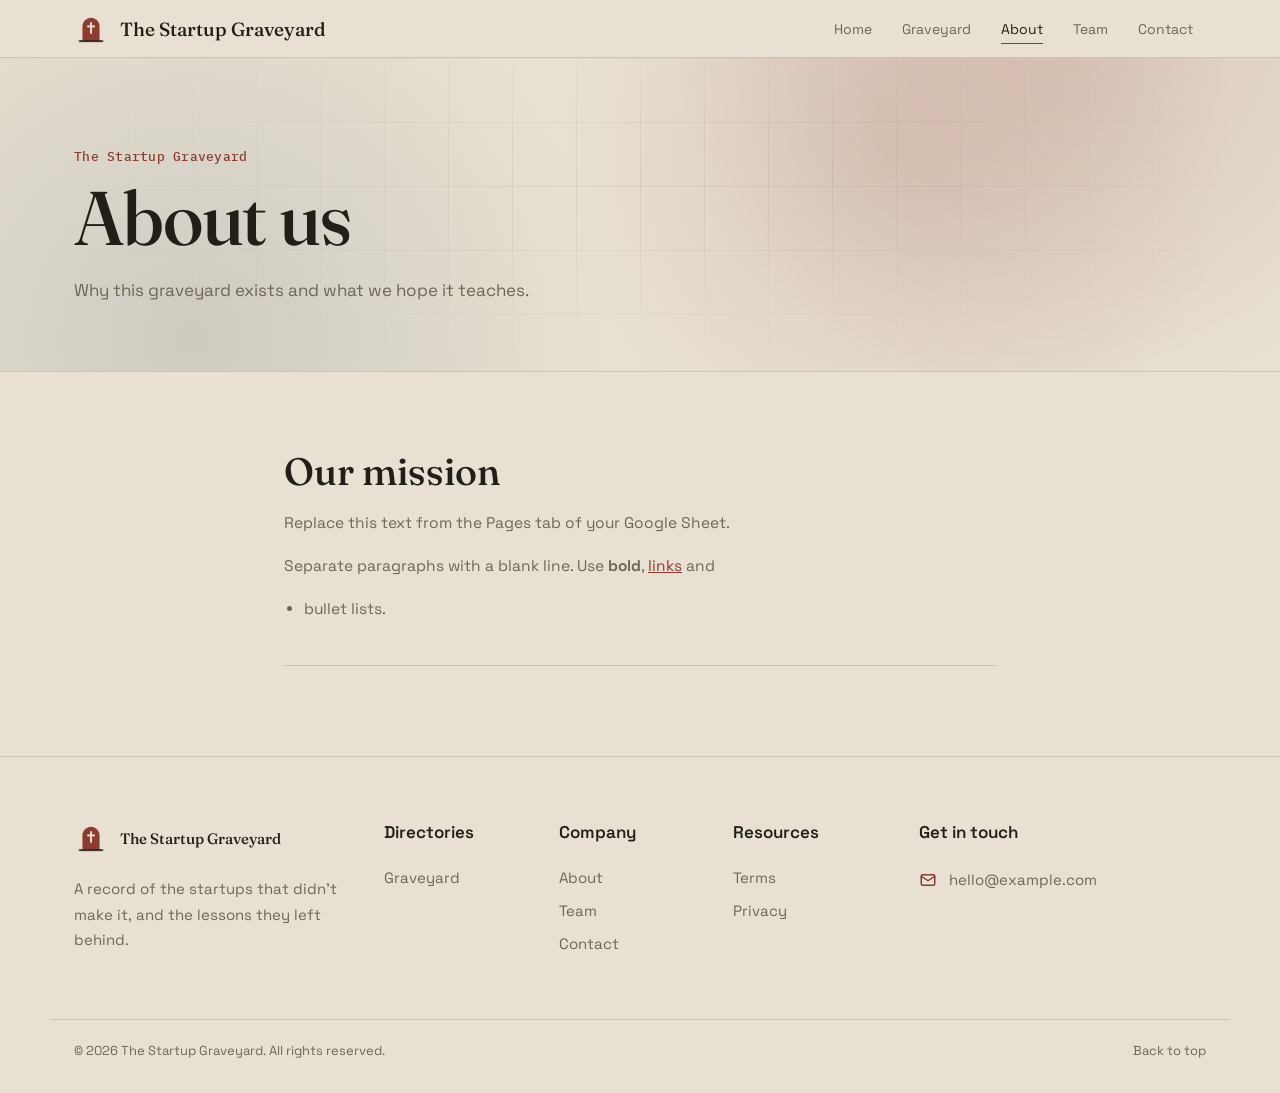
==== about.html @ 10f5e511 "Add files via upload" ====
<!DOCTYPE html>
<html lang="en">
<head>
<meta charset="UTF-8">
<meta name="viewport" content="width=device-width, initial-scale=1.0">
<title>About</title>
<script src="preloader.js"></script>
<script src="site.js" defer></script>
</head>
<body data-page="about">
<main id="ul-root"></main>
</body>
</html>
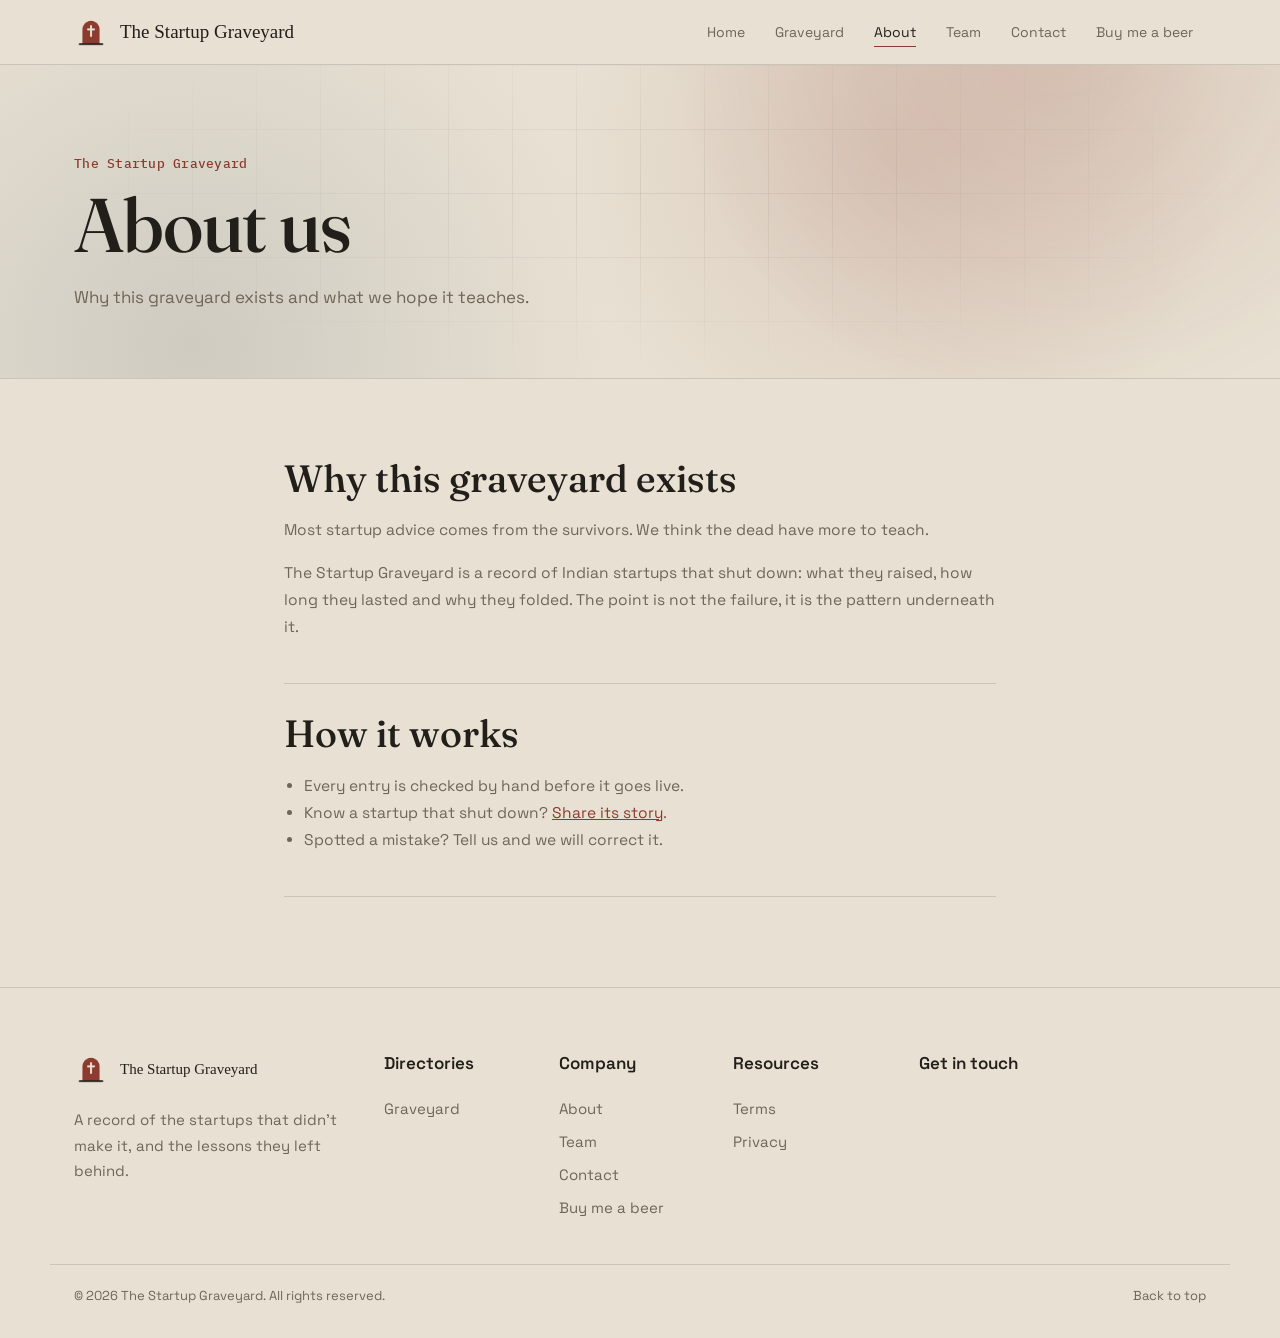
==== commit 54c7ab4b: "Add files via upload" ====
--- a/about.html
+++ b/about.html
@@ -5,6 +5,15 @@
 <meta name="viewport" content="width=device-width, initial-scale=1.0">
 <title>About</title>
 <script src="preloader.js"></script>
+<link rel="stylesheet" href="site.css?v=6">
+<style>/* critical nav styles: keep the header the right size even before site.css arrives */
+@view-transition{navigation:none}
+.ul-nav{position:sticky;top:0;z-index:200;view-transition-name:none!important}
+.ul-nav-in{display:flex;align-items:center;gap:28px;max-width:1180px;margin:0 auto;padding:0 24px;height:64px!important;max-height:64px}
+.ul-brand{display:flex;align-items:center;gap:12px;text-decoration:none;color:#221E1A;font:500 19px Georgia,serif}
+.ul-mark{display:block;width:34px;height:34px;flex:none}.ul-mark img{display:block;width:34px;height:34px;object-fit:contain}
+.ul-links{display:flex;gap:4px;margin-left:auto}.ul-links a{color:#6E6656;text-decoration:none;font-size:14px;padding:8px 13px}
+.ul-burger{display:none}.ul-foot-in img,.ul-foot .ul-mark img{width:34px;height:34px}</style>
 <script src="site.js" defer></script>
 </head>
 <body data-page="about">
--- a/site.css
+++ b/site.css
@@ -0,0 +1,149 @@
+:root{--ul-nav-h:64px}
+.ul-nav,.ul-foot,body.ul-page{--ink:#E8E1D3;--ink2:#DCD3C0;--paper:#221E1A;--dim:#6E6656;--gold:#8C3B2E;--gold2:#6b2c22;--teal:#5B6670;--rule:rgba(34,30,26,.15);--serif:'Fraunces',serif;--sans:'Space Grotesk',sans-serif;--mono:'IBM Plex Mono',monospace}
+.ul-nav *,.ul-foot *,body.ul-page *{box-sizing:border-box}
+body.ul-page{margin:0;background:var(--ink);color:var(--paper);font-family:var(--sans);-webkit-font-smoothing:antialiased}
+body.ul-page ::selection{background:var(--gold);color:var(--ink)}
+/* nav */
+.ul-nav{position:sticky;top:0;z-index:200;background:rgba(232,225,211,.88);backdrop-filter:blur(14px);-webkit-backdrop-filter:blur(14px);border-bottom:1px solid var(--rule);font-family:var(--sans);color:var(--paper)}
+.ul-nav-in{max-width:1180px;margin:0 auto;padding:0 24px;height:64px;max-height:64px;display:flex;align-items:center;gap:28px}
+.ul-brand{display:flex;align-items:center;gap:10px;color:var(--paper);text-decoration:none;font:500 19px var(--serif)}
+.ul-mark{width:30px;height:30px;border:1px solid var(--gold);color:var(--gold);display:grid;place-items:center;border-radius:3px;font:500 15px var(--serif);overflow:hidden}
+.ul-mark img{width:100%;height:100%;object-fit:contain}
+.ul-links{display:flex;gap:4px;margin-left:auto}
+.ul-links a{position:relative;color:var(--dim);text-decoration:none;font-size:14px;padding:8px 13px;transition:color .2s}
+.ul-links a:hover,.ul-links a.on{color:var(--paper)}
+.ul-links a::after{content:"";position:absolute;left:13px;right:13px;bottom:2px;height:1px;background:var(--gold);transform:scaleX(0);transition:transform .3s}
+.ul-links a:hover::after,.ul-links a.on::after{transform:scaleX(1)}
+.ul-burger{display:none;margin-left:auto;background:none;border:1px solid var(--rule);color:var(--paper);width:40px;height:36px;border-radius:3px;font-size:18px;cursor:pointer}
+@media(max-width:760px){.ul-burger{display:block}.ul-links{display:none;position:absolute;top:var(--ul-nav-h);left:0;right:0;flex-direction:column;background:var(--ink);padding:10px 24px 18px;border-bottom:1px solid var(--rule);margin:0}.ul-links.open{display:flex}}
+/* footer */
+.ul-foot{background:var(--ink);color:var(--paper);border-top:1px solid var(--rule);font-family:var(--sans)}
+.ul-foot-in{max-width:1180px;margin:0 auto;padding:64px 24px 40px;display:grid;grid-template-columns:1.3fr 2.4fr 1.4fr;gap:44px}
+.ul-foot h4{font:600 17px var(--sans);color:var(--paper);margin:0 0 18px;letter-spacing:0}
+.ul-foot p{color:var(--dim);font-size:15px;line-height:1.7;margin:16px 0 0;max-width:340px}
+.ul-foot a{display:block;color:var(--dim);text-decoration:none;font-size:15px;padding:7px 0;transition:color .2s,transform .2s}
+.ul-foot a:hover{color:var(--gold)}
+.ul-foot .ul-brand{display:inline-flex;padding:0;color:var(--paper)}
+.ul-groups{display:grid;grid-template-columns:repeat(auto-fit,minmax(130px,1fr));gap:32px}
+.ul-socs{display:flex;flex-wrap:wrap;gap:12px;margin-top:26px}
+.ul-foot a.ul-soc{display:grid;place-items:center;width:44px;height:44px;border-radius:50%;border:1px solid var(--rule);background:var(--ink2);color:var(--paper);padding:0;transition:background .2s,color .2s,transform .2s,border-color .2s}
+.ul-foot a.ul-soc:hover{background:var(--gold);color:var(--ink);border-color:var(--gold);transform:translateY(-3px)}
+.ul-soc svg{width:18px;height:18px}
+.ul-foot .ul-ct,.ul-foot a.ul-ct{display:flex;gap:12px;align-items:flex-start;color:var(--dim);font-size:15px;line-height:1.55;padding:7px 0}
+.ul-ct i{flex:0 0 18px;width:18px;height:18px;margin-top:3px;color:var(--gold)}
+.ul-ct svg{width:18px;height:18px;display:block}
+.ul-ct span{min-width:0;overflow-wrap:anywhere}
+.ul-foot a.ul-ct:hover{color:var(--gold)}
+.ul-copy{max-width:1180px;margin:0 auto;padding:22px 24px 34px;border-top:1px solid var(--rule);font:13px var(--sans);color:var(--dim);display:flex;justify-content:space-between;gap:10px;flex-wrap:wrap;align-items:center}
+.ul-copy a{color:var(--dim);text-decoration:none;font-size:13px;padding:0}
+@media(max-width:900px){.ul-foot-in{grid-template-columns:1fr 1fr}.ul-fb{grid-column:1/-1}.ul-groups{grid-column:1/-1}}
+@media(max-width:560px){.ul-foot-in{grid-template-columns:1fr}}
+/* layout */
+.ul-wrap{max-width:1180px;margin:0 auto;padding:0 24px}
+.ul-sec{padding:72px 0;border-bottom:1px solid var(--rule)}
+.ul-eyebrow{font:500 11.5px var(--mono);letter-spacing:.14em;text-transform:uppercase;color:var(--gold);margin-bottom:14px}
+body.ul-page h1,body.ul-page h2,body.ul-page h3{font-family:var(--serif);font-weight:500;margin:0}
+body.ul-page h1{font-size:clamp(38px,6.4vw,76px);line-height:1.02;letter-spacing:-.015em;margin-bottom:20px}
+body.ul-page h1 em{font-style:italic;color:var(--gold)}
+body.ul-page h2{font-size:clamp(26px,3.4vw,38px);margin-bottom:10px}
+.ul-lead{color:var(--dim);font-size:17px;line-height:1.6;max-width:620px}
+.ul-btn{display:inline-block;background:var(--gold);color:var(--ink);text-decoration:none;font:600 13px var(--mono);padding:14px 24px;border-radius:3px;border:1px solid var(--gold);cursor:pointer;transition:transform .2s,background .2s}
+.ul-btn:hover{background:#6b2c22;border-color:#6b2c22;transform:translateY(-2px)}
+.ul-btn.ghost{background:transparent;color:var(--paper);border-color:var(--rule)}
+.ul-btn.ghost:hover{border-color:var(--gold);color:var(--gold)}
+.ul-cta{display:flex;gap:12px;flex-wrap:wrap;margin-top:30px}
+/* hero */
+.ul-hero{position:relative;overflow:hidden;padding:110px 0 90px;border-bottom:1px solid var(--rule)}
+.ul-hero .ul-wrap{position:relative;z-index:2}
+.ul-aurora{position:absolute;inset:0;z-index:0;pointer-events:none;background:radial-gradient(520px circle at var(--mx,70%) var(--my,30%),rgba(140,59,46,.14),transparent 65%),radial-gradient(700px circle at 15% 90%,rgba(91,102,112,.18),transparent 60%);-webkit-mask-image:none}
+.ul-aurora::after{content:"";position:absolute;inset:0;background-image:linear-gradient(var(--rule) 1px,transparent 1px),linear-gradient(90deg,var(--rule) 1px,transparent 1px);background-size:64px 64px;-webkit-mask-image:radial-gradient(ellipse at 50% 40%,#000,transparent 70%);mask-image:radial-gradient(ellipse at 50% 40%,#000,transparent 70%);opacity:.5}
+/* stats */
+.ul-stats{display:grid;grid-template-columns:repeat(auto-fit,minmax(170px,1fr));gap:1px;background:var(--rule);border:1px solid var(--rule)}
+.ul-stat{background:var(--ink);padding:30px 24px}
+.ul-stat b{display:block;font:500 clamp(28px,4vw,42px) var(--mono);color:var(--paper)}
+.ul-stat span{font:11.5px var(--mono);color:var(--dim);text-transform:uppercase;letter-spacing:.08em}
+/* cards */
+.ul-grid{display:grid;grid-template-columns:repeat(auto-fill,minmax(280px,1fr));gap:18px;margin-top:34px}
+.ul-card{position:relative;display:block;color:var(--paper);text-decoration:none;padding:26px;border:1px solid var(--rule);border-radius:4px;background:radial-gradient(320px circle at var(--mx,50%) var(--my,0%),rgba(140,59,46,.12),transparent 60%),var(--ink2);transition:transform .25s,border-color .25s}
+a.ul-card:hover,.ul-card.tilt:hover{transform:translateY(-4px);border-color:var(--gold2)}
+.ul-card h3{font-size:21px;margin-bottom:8px}
+.ul-card p{margin:0;color:var(--dim);font-size:14px;line-height:1.55}
+.ul-card .ul-meta{font:11px var(--mono);color:var(--teal);margin-bottom:10px;display:block;text-transform:uppercase;letter-spacing:.06em}
+.ul-card .ul-more{display:block;margin-top:16px;font:12px var(--mono);color:var(--gold)}
+.ul-head{display:flex;justify-content:space-between;align-items:flex-end;gap:16px;flex-wrap:wrap}
+.ul-link{font:12.5px var(--mono);color:var(--gold);text-decoration:none}
+.ul-link:hover{text-decoration:underline}
+/* text pages */
+.ul-pagehead{padding:90px 0 50px;border-bottom:1px solid var(--rule);position:relative;overflow:hidden}
+.ul-pagehead .ul-wrap{position:relative;z-index:2}
+.ul-doc{max-width:760px;padding:50px 24px 90px;margin:0 auto}
+.ul-doc section{padding:26px 0;border-bottom:1px solid var(--rule)}
+.ul-doc h2{font-size:25px}
+.ul-doc p,.ul-doc li{color:var(--dim);font-size:15.5px;line-height:1.75}
+.ul-doc ul{padding-left:20px}
+.ul-doc a,.ul-card p a{color:var(--gold)}
+.ul-doc h3{font-size:18px;margin:14px 0 4px}
+/* team */
+.ul-team .ul-card{text-align:left;padding:0;overflow:hidden}
+.ul-photo{aspect-ratio:1/1;background:var(--ink);display:grid;place-items:center;font:500 54px var(--serif);color:var(--gold);overflow:hidden}
+.ul-photo img{width:100%;height:100%;object-fit:cover;filter:grayscale(.35);transition:filter .4s,transform .6s}
+.ul-card:hover .ul-photo img{filter:none;transform:scale(1.04)}
+.ul-team .ul-body{padding:20px 22px 24px}
+.ul-team .ul-body h3{font-size:20px}
+.ul-role{font:11.5px var(--mono);color:var(--gold);margin:4px 0 10px;text-transform:uppercase;letter-spacing:.06em}
+/* contact */
+.ul-contact{display:grid;grid-template-columns:1fr 1.2fr;gap:50px;padding:60px 0 90px}
+@media(max-width:800px){.ul-contact{grid-template-columns:1fr}}
+.ul-info div{padding:16px 0;border-bottom:1px solid var(--rule)}
+.ul-info label{display:block;font:10px var(--mono);letter-spacing:.08em;text-transform:uppercase;color:var(--gold2);margin-bottom:5px}
+.ul-info a{color:var(--paper)}
+.ul-form label{display:block;font:10px var(--mono);letter-spacing:.07em;text-transform:uppercase;color:var(--gold2);margin:0 0 6px}
+.ul-form input,.ul-form textarea{width:100%;background:var(--ink2);border:1px solid var(--rule);color:var(--paper);font:14px var(--sans);padding:12px;border-radius:3px;margin-bottom:18px;outline:none}
+.ul-form input:focus,.ul-form textarea:focus{border-color:var(--gold)}
+.ul-form textarea{min-height:130px;resize:vertical}
+.ul-hp{position:absolute;left:-9999px}
+.ul-status{margin-top:14px;font:13px var(--mono)}
+/* reveal */
+.rv{opacity:0;transform:translateY(20px);transition:opacity .7s ease,transform .7s ease}
+.rv.in{opacity:1;transform:none}
+@media(prefers-reduced-motion:reduce){.rv{opacity:1;transform:none;transition:none}}
+
+/* ===== v2 redesign layer ===== */
+.ul-nav{transition:background-color .25s,border-color .25s}
+.ul-nav.scrolled{background:rgba(232,225,211,.96);border-bottom-color:rgba(140,59,46,.3)}
+.ul-eyebrow{text-transform:none;letter-spacing:.02em;font-size:13px}
+.ul-btn{transition:transform .18s cubic-bezier(.2,.8,.2,1),background-color .18s,border-color .18s,color .18s}
+.ul-btn:active{transform:scale(.97)}
+.ul-card{transition:transform .2s cubic-bezier(.2,.8,.2,1),border-color .2s}
+.ul-card:active{transform:scale(.985)}
+/* hero: one orchestrated entrance — the headline rises word by word, then the ledger tape runs */
+.ul-hero{padding:128px 0 0}
+.ul-hero h1{font-size:clamp(46px,8.6vw,118px);line-height:.98;letter-spacing:-.028em;max-width:11.5em;margin-bottom:26px}
+.ul-hero .w{display:inline-block;overflow:hidden;vertical-align:top;padding-bottom:.08em}
+.ul-hero .w>span{display:inline-block;transform:translateY(108%);animation:ul-rise .85s cubic-bezier(.2,.8,.2,1) forwards;animation-delay:calc(var(--i)*70ms + 120ms)}
+.ul-hero .ul-lead,.ul-hero .ul-cta{opacity:0;animation:ul-fade .7s ease-out forwards;animation-delay:.85s}
+.ul-hero .ul-cta{animation-delay:1s;margin-bottom:64px}
+.ul-aurora::before{content:"";position:absolute;width:70vmax;height:70vmax;left:48%;top:-38vmax;background:radial-gradient(circle,rgba(140,59,46,.16),transparent 62%);animation:ul-drift 22s ease-in-out infinite alternate;will-change:transform}
+.ul-aurora::after{z-index:0}
+.ul-tape{margin-top:0;border-top:1px solid var(--rule);overflow:hidden;white-space:nowrap;padding:16px 0;-webkit-mask-image:linear-gradient(90deg,transparent,#000 7%,#000 93%,transparent);mask-image:linear-gradient(90deg,transparent,#000 7%,#000 93%,transparent);position:relative;z-index:2}
+.ul-tape-in{display:inline-block;animation:ul-tape 70s linear infinite}
+.ul-tape:hover .ul-tape-in{animation-play-state:paused}
+.ul-tape span{display:inline-block;margin-right:44px;font:13px var(--mono);color:var(--dim)}
+.ul-tape b{color:var(--paper);font:500 15px var(--serif);margin-right:8px}
+.ul-stat b{font-weight:400}
+.rv{transform:translateY(12px);transition:opacity .5s ease-out,transform .5s cubic-bezier(.2,.8,.2,1)}
+.ul-grid .rv:nth-child(2){transition-delay:.06s}.ul-grid .rv:nth-child(3){transition-delay:.12s}.ul-grid .rv:nth-child(4){transition-delay:.18s}
+.ul-doc section.rv{transform:none}
+:focus-visible{outline:2px solid var(--gold);outline-offset:3px}
+@keyframes ul-rise{to{transform:none}}
+@keyframes ul-fade{to{opacity:1}}
+@keyframes ul-drift{to{transform:translate(-12vmax,8vmax) scale(1.15)}}
+@keyframes ul-tape{to{transform:translateX(-50%)}}
+@media(prefers-reduced-motion:reduce){.ul-hero .w>span{transform:none;animation:none}.ul-hero .ul-lead,.ul-hero .ul-cta{opacity:1;animation:none}.ul-aurora::before,.ul-tape-in{animation:none}}
+.ul-mark:has(img){border:0;border-radius:7px}
+
+
+/* graveyard mark */
+.ul-mark:has(img){width:34px;height:34px;border:0;border-radius:0;overflow:visible}
+.ul-mark img{width:100%;height:100%;object-fit:contain;display:block}
+.ul-brand{gap:12px}
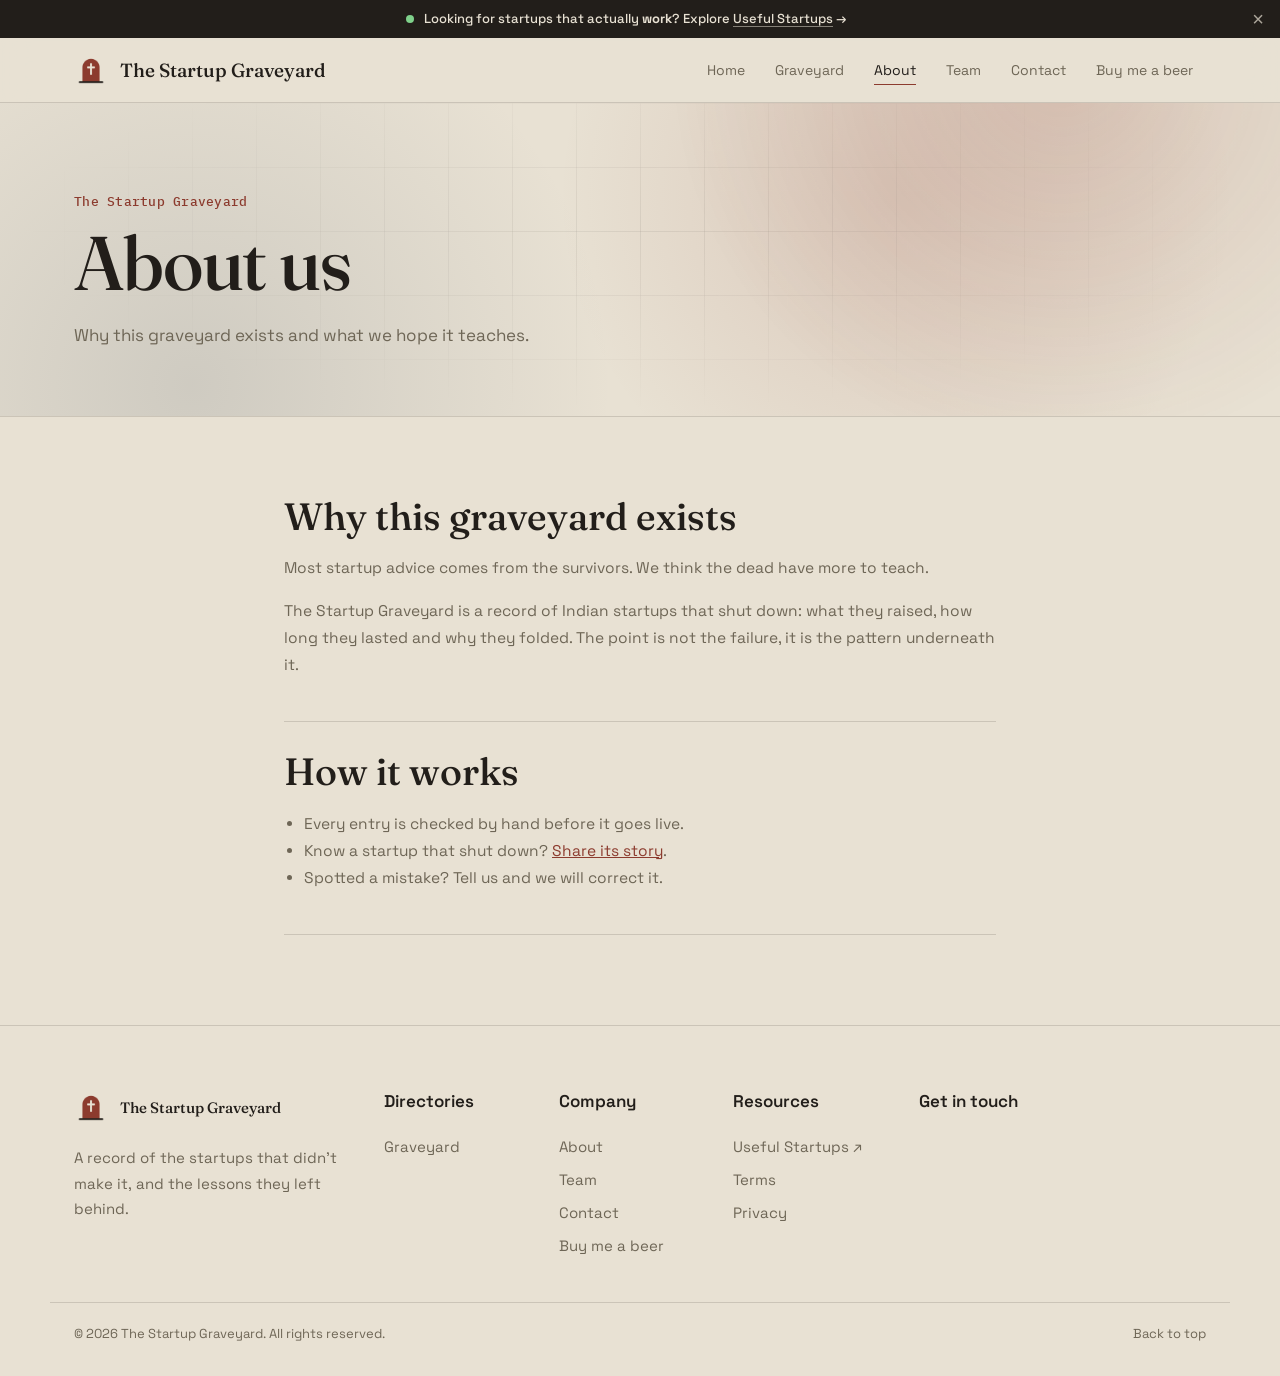
==== commit de0dc7b9: "Add files via upload" ====
--- a/about.html
+++ b/about.html
@@ -4,8 +4,8 @@
 <meta charset="UTF-8">
 <meta name="viewport" content="width=device-width, initial-scale=1.0">
 <title>About</title>
-<script src="preloader.js"></script>
-<link rel="stylesheet" href="site.css?v=6">
+<script src="assets/js/preloader.js"></script>
+<link rel="stylesheet" href="assets/css/site.css?v=6">
 <style>/* critical nav styles: keep the header the right size even before site.css arrives */
 @view-transition{navigation:none}
 .ul-nav{position:sticky;top:0;z-index:200;view-transition-name:none!important}
@@ -14,7 +14,7 @@
 .ul-mark{display:block;width:34px;height:34px;flex:none}.ul-mark img{display:block;width:34px;height:34px;object-fit:contain}
 .ul-links{display:flex;gap:4px;margin-left:auto}.ul-links a{color:#6E6656;text-decoration:none;font-size:14px;padding:8px 13px}
 .ul-burger{display:none}.ul-foot-in img,.ul-foot .ul-mark img{width:34px;height:34px}</style>
-<script src="site.js" defer></script>
+<script src="assets/js/site.js" defer></script>
 </head>
 <body data-page="about">
 <main id="ul-root"></main>
--- a/assets/css/site.css
+++ b/assets/css/site.css
@@ -0,0 +1,159 @@
+:root{--ul-nav-h:64px}
+.ul-nav,.ul-foot,body.ul-page{--ink:#E8E1D3;--ink2:#DCD3C0;--paper:#221E1A;--dim:#6E6656;--gold:#8C3B2E;--gold2:#6b2c22;--teal:#5B6670;--rule:rgba(34,30,26,.15);--serif:'Fraunces',serif;--sans:'Space Grotesk',sans-serif;--mono:'IBM Plex Mono',monospace}
+.ul-nav *,.ul-foot *,body.ul-page *{box-sizing:border-box}
+body.ul-page{margin:0;background:var(--ink);color:var(--paper);font-family:var(--sans);-webkit-font-smoothing:antialiased}
+body.ul-page ::selection{background:var(--gold);color:var(--ink)}
+/* nav */
+.ul-nav{position:sticky;top:0;z-index:200;background:rgba(232,225,211,.88);backdrop-filter:blur(14px);-webkit-backdrop-filter:blur(14px);border-bottom:1px solid var(--rule);font-family:var(--sans);color:var(--paper)}
+.ul-nav-in{max-width:1180px;margin:0 auto;padding:0 24px;height:64px;max-height:64px;display:flex;align-items:center;gap:28px}
+.ul-brand{display:flex;align-items:center;gap:10px;color:var(--paper);text-decoration:none;font:500 19px var(--serif)}
+.ul-mark{width:30px;height:30px;border:1px solid var(--gold);color:var(--gold);display:grid;place-items:center;border-radius:3px;font:500 15px var(--serif);overflow:hidden}
+.ul-mark img{width:100%;height:100%;object-fit:contain}
+.ul-links{display:flex;gap:4px;margin-left:auto}
+.ul-links a{position:relative;color:var(--dim);text-decoration:none;font-size:14px;padding:8px 13px;transition:color .2s}
+.ul-links a:hover,.ul-links a.on{color:var(--paper)}
+.ul-links a::after{content:"";position:absolute;left:13px;right:13px;bottom:2px;height:1px;background:var(--gold);transform:scaleX(0);transition:transform .3s}
+.ul-links a:hover::after,.ul-links a.on::after{transform:scaleX(1)}
+.ul-burger{display:none;margin-left:auto;background:none;border:1px solid var(--rule);color:var(--paper);width:40px;height:36px;border-radius:3px;font-size:18px;cursor:pointer}
+@media(max-width:760px){.ul-burger{display:block}.ul-links{display:none;position:absolute;top:var(--ul-nav-h);left:0;right:0;flex-direction:column;background:var(--ink);padding:10px 24px 18px;border-bottom:1px solid var(--rule);margin:0}.ul-links.open{display:flex}}
+/* footer */
+.ul-foot{background:var(--ink);color:var(--paper);border-top:1px solid var(--rule);font-family:var(--sans)}
+.ul-foot-in{max-width:1180px;margin:0 auto;padding:64px 24px 40px;display:grid;grid-template-columns:1.3fr 2.4fr 1.4fr;gap:44px}
+.ul-foot h4{font:600 17px var(--sans);color:var(--paper);margin:0 0 18px;letter-spacing:0}
+.ul-foot p{color:var(--dim);font-size:15px;line-height:1.7;margin:16px 0 0;max-width:340px}
+.ul-foot a{display:block;color:var(--dim);text-decoration:none;font-size:15px;padding:7px 0;transition:color .2s,transform .2s}
+.ul-foot a:hover{color:var(--gold)}
+.ul-foot .ul-brand{display:inline-flex;padding:0;color:var(--paper)}
+.ul-groups{display:grid;grid-template-columns:repeat(auto-fit,minmax(130px,1fr));gap:32px}
+.ul-socs{display:flex;flex-wrap:wrap;gap:12px;margin-top:26px}
+.ul-foot a.ul-soc{display:grid;place-items:center;width:44px;height:44px;border-radius:50%;border:1px solid var(--rule);background:var(--ink2);color:var(--paper);padding:0;transition:background .2s,color .2s,transform .2s,border-color .2s}
+.ul-foot a.ul-soc:hover{background:var(--gold);color:var(--ink);border-color:var(--gold);transform:translateY(-3px)}
+.ul-soc svg{width:18px;height:18px}
+.ul-foot .ul-ct,.ul-foot a.ul-ct{display:flex;gap:12px;align-items:flex-start;color:var(--dim);font-size:15px;line-height:1.55;padding:7px 0}
+.ul-ct i{flex:0 0 18px;width:18px;height:18px;margin-top:3px;color:var(--gold)}
+.ul-ct svg{width:18px;height:18px;display:block}
+.ul-ct span{min-width:0;overflow-wrap:anywhere}
+.ul-foot a.ul-ct:hover{color:var(--gold)}
+.ul-copy{max-width:1180px;margin:0 auto;padding:22px 24px 34px;border-top:1px solid var(--rule);font:13px var(--sans);color:var(--dim);display:flex;justify-content:space-between;gap:10px;flex-wrap:wrap;align-items:center}
+.ul-copy a{color:var(--dim);text-decoration:none;font-size:13px;padding:0}
+@media(max-width:900px){.ul-foot-in{grid-template-columns:1fr 1fr}.ul-fb{grid-column:1/-1}.ul-groups{grid-column:1/-1}}
+@media(max-width:560px){.ul-foot-in{grid-template-columns:1fr}}
+/* layout */
+.ul-wrap{max-width:1180px;margin:0 auto;padding:0 24px}
+.ul-sec{padding:72px 0;border-bottom:1px solid var(--rule)}
+.ul-eyebrow{font:500 11.5px var(--mono);letter-spacing:.14em;text-transform:uppercase;color:var(--gold);margin-bottom:14px}
+body.ul-page h1,body.ul-page h2,body.ul-page h3{font-family:var(--serif);font-weight:500;margin:0}
+body.ul-page h1{font-size:clamp(38px,6.4vw,76px);line-height:1.02;letter-spacing:-.015em;margin-bottom:20px}
+body.ul-page h1 em{font-style:italic;color:var(--gold)}
+body.ul-page h2{font-size:clamp(26px,3.4vw,38px);margin-bottom:10px}
+.ul-lead{color:var(--dim);font-size:17px;line-height:1.6;max-width:620px}
+.ul-btn{display:inline-block;background:var(--gold);color:var(--ink);text-decoration:none;font:600 13px var(--mono);padding:14px 24px;border-radius:3px;border:1px solid var(--gold);cursor:pointer;transition:transform .2s,background .2s}
+.ul-btn:hover{background:#6b2c22;border-color:#6b2c22;transform:translateY(-2px)}
+.ul-btn.ghost{background:transparent;color:var(--paper);border-color:var(--rule)}
+.ul-btn.ghost:hover{border-color:var(--gold);color:var(--gold)}
+.ul-cta{display:flex;gap:12px;flex-wrap:wrap;margin-top:30px}
+/* hero */
+.ul-hero{position:relative;overflow:hidden;padding:110px 0 90px;border-bottom:1px solid var(--rule)}
+.ul-hero .ul-wrap{position:relative;z-index:2}
+.ul-aurora{position:absolute;inset:0;z-index:0;pointer-events:none;background:radial-gradient(520px circle at var(--mx,70%) var(--my,30%),rgba(140,59,46,.14),transparent 65%),radial-gradient(700px circle at 15% 90%,rgba(91,102,112,.18),transparent 60%);-webkit-mask-image:none}
+.ul-aurora::after{content:"";position:absolute;inset:0;background-image:linear-gradient(var(--rule) 1px,transparent 1px),linear-gradient(90deg,var(--rule) 1px,transparent 1px);background-size:64px 64px;-webkit-mask-image:radial-gradient(ellipse at 50% 40%,#000,transparent 70%);mask-image:radial-gradient(ellipse at 50% 40%,#000,transparent 70%);opacity:.5}
+/* stats */
+.ul-stats{display:grid;grid-template-columns:repeat(auto-fit,minmax(170px,1fr));gap:1px;background:var(--rule);border:1px solid var(--rule)}
+.ul-stat{background:var(--ink);padding:30px 24px}
+.ul-stat b{display:block;font:500 clamp(28px,4vw,42px) var(--mono);color:var(--paper)}
+.ul-stat span{font:11.5px var(--mono);color:var(--dim);text-transform:uppercase;letter-spacing:.08em}
+/* cards */
+.ul-grid{display:grid;grid-template-columns:repeat(auto-fill,minmax(280px,1fr));gap:18px;margin-top:34px}
+.ul-card{position:relative;display:block;color:var(--paper);text-decoration:none;padding:26px;border:1px solid var(--rule);border-radius:4px;background:radial-gradient(320px circle at var(--mx,50%) var(--my,0%),rgba(140,59,46,.12),transparent 60%),var(--ink2);transition:transform .25s,border-color .25s}
+a.ul-card:hover,.ul-card.tilt:hover{transform:translateY(-4px);border-color:var(--gold2)}
+.ul-card h3{font-size:21px;margin-bottom:8px}
+.ul-card p{margin:0;color:var(--dim);font-size:14px;line-height:1.55}
+.ul-card .ul-meta{font:11px var(--mono);color:var(--teal);margin-bottom:10px;display:block;text-transform:uppercase;letter-spacing:.06em}
+.ul-card .ul-more{display:block;margin-top:16px;font:12px var(--mono);color:var(--gold)}
+.ul-head{display:flex;justify-content:space-between;align-items:flex-end;gap:16px;flex-wrap:wrap}
+.ul-link{font:12.5px var(--mono);color:var(--gold);text-decoration:none}
+.ul-link:hover{text-decoration:underline}
+/* text pages */
+.ul-pagehead{padding:90px 0 50px;border-bottom:1px solid var(--rule);position:relative;overflow:hidden}
+.ul-pagehead .ul-wrap{position:relative;z-index:2}
+.ul-doc{max-width:760px;padding:50px 24px 90px;margin:0 auto}
+.ul-doc section{padding:26px 0;border-bottom:1px solid var(--rule)}
+.ul-doc h2{font-size:25px}
+.ul-doc p,.ul-doc li{color:var(--dim);font-size:15.5px;line-height:1.75}
+.ul-doc ul{padding-left:20px}
+.ul-doc a,.ul-card p a{color:var(--gold)}
+.ul-doc h3{font-size:18px;margin:14px 0 4px}
+/* team */
+.ul-team .ul-card{text-align:left;padding:0;overflow:hidden}
+.ul-photo{aspect-ratio:1/1;background:var(--ink);display:grid;place-items:center;font:500 54px var(--serif);color:var(--gold);overflow:hidden}
+.ul-photo img{width:100%;height:100%;object-fit:cover;filter:grayscale(.35);transition:filter .4s,transform .6s}
+.ul-card:hover .ul-photo img{filter:none;transform:scale(1.04)}
+.ul-team .ul-body{padding:20px 22px 24px}
+.ul-team .ul-body h3{font-size:20px}
+.ul-role{font:11.5px var(--mono);color:var(--gold);margin:4px 0 10px;text-transform:uppercase;letter-spacing:.06em}
+/* contact */
+.ul-contact{display:grid;grid-template-columns:1fr 1.2fr;gap:50px;padding:60px 0 90px}
+@media(max-width:800px){.ul-contact{grid-template-columns:1fr}}
+.ul-info div{padding:16px 0;border-bottom:1px solid var(--rule)}
+.ul-info label{display:block;font:10px var(--mono);letter-spacing:.08em;text-transform:uppercase;color:var(--gold2);margin-bottom:5px}
+.ul-info a{color:var(--paper)}
+.ul-form label{display:block;font:10px var(--mono);letter-spacing:.07em;text-transform:uppercase;color:var(--gold2);margin:0 0 6px}
+.ul-form input,.ul-form textarea{width:100%;background:var(--ink2);border:1px solid var(--rule);color:var(--paper);font:14px var(--sans);padding:12px;border-radius:3px;margin-bottom:18px;outline:none}
+.ul-form input:focus,.ul-form textarea:focus{border-color:var(--gold)}
+.ul-form textarea{min-height:130px;resize:vertical}
+.ul-hp{position:absolute;left:-9999px}
+.ul-status{margin-top:14px;font:13px var(--mono)}
+/* reveal */
+.rv{opacity:0;transform:translateY(20px);transition:opacity .7s ease,transform .7s ease}
+.rv.in{opacity:1;transform:none}
+@media(prefers-reduced-motion:reduce){.rv{opacity:1;transform:none;transition:none}}
+
+/* ===== v2 redesign layer ===== */
+.ul-nav{transition:background-color .25s,border-color .25s}
+.ul-nav.scrolled{background:rgba(232,225,211,.96);border-bottom-color:rgba(140,59,46,.3)}
+.ul-eyebrow{text-transform:none;letter-spacing:.02em;font-size:13px}
+.ul-btn{transition:transform .18s cubic-bezier(.2,.8,.2,1),background-color .18s,border-color .18s,color .18s}
+.ul-btn:active{transform:scale(.97)}
+.ul-card{transition:transform .2s cubic-bezier(.2,.8,.2,1),border-color .2s}
+.ul-card:active{transform:scale(.985)}
+/* hero: one orchestrated entrance — the headline rises word by word, then the ledger tape runs */
+.ul-hero{padding:128px 0 0}
+.ul-hero h1{font-size:clamp(46px,8.6vw,118px);line-height:.98;letter-spacing:-.028em;max-width:11.5em;margin-bottom:26px}
+.ul-hero .w{display:inline-block;overflow:hidden;vertical-align:top;padding-bottom:.08em}
+.ul-hero .w>span{display:inline-block;transform:translateY(108%);animation:ul-rise .85s cubic-bezier(.2,.8,.2,1) forwards;animation-delay:calc(var(--i)*70ms + 120ms)}
+.ul-hero .ul-lead,.ul-hero .ul-cta{opacity:0;animation:ul-fade .7s ease-out forwards;animation-delay:.85s}
+.ul-hero .ul-cta{animation-delay:1s;margin-bottom:64px}
+.ul-aurora::before{content:"";position:absolute;width:70vmax;height:70vmax;left:48%;top:-38vmax;background:radial-gradient(circle,rgba(140,59,46,.16),transparent 62%);animation:ul-drift 22s ease-in-out infinite alternate;will-change:transform}
+.ul-aurora::after{z-index:0}
+.ul-tape{margin-top:0;border-top:1px solid var(--rule);overflow:hidden;white-space:nowrap;padding:16px 0;-webkit-mask-image:linear-gradient(90deg,transparent,#000 7%,#000 93%,transparent);mask-image:linear-gradient(90deg,transparent,#000 7%,#000 93%,transparent);position:relative;z-index:2}
+.ul-tape-in{display:inline-block;animation:ul-tape 70s linear infinite}
+.ul-tape:hover .ul-tape-in{animation-play-state:paused}
+.ul-tape span{display:inline-block;margin-right:44px;font:13px var(--mono);color:var(--dim)}
+.ul-tape b{color:var(--paper);font:500 15px var(--serif);margin-right:8px}
+.ul-stat b{font-weight:400}
+.rv{transform:translateY(12px);transition:opacity .5s ease-out,transform .5s cubic-bezier(.2,.8,.2,1)}
+.ul-grid .rv:nth-child(2){transition-delay:.06s}.ul-grid .rv:nth-child(3){transition-delay:.12s}.ul-grid .rv:nth-child(4){transition-delay:.18s}
+.ul-doc section.rv{transform:none}
+:focus-visible{outline:2px solid var(--gold);outline-offset:3px}
+@keyframes ul-rise{to{transform:none}}
+@keyframes ul-fade{to{opacity:1}}
+@keyframes ul-drift{to{transform:translate(-12vmax,8vmax) scale(1.15)}}
+@keyframes ul-tape{to{transform:translateX(-50%)}}
+@media(prefers-reduced-motion:reduce){.ul-hero .w>span{transform:none;animation:none}.ul-hero .ul-lead,.ul-hero .ul-cta{opacity:1;animation:none}.ul-aurora::before,.ul-tape-in{animation:none}}
+.ul-mark:has(img){border:0;border-radius:7px}
+
+
+/* graveyard mark */
+.ul-mark:has(img){width:34px;height:34px;border:0;border-radius:0;overflow:visible}
+.ul-mark img{width:100%;height:100%;object-fit:contain;display:block}
+.ul-brand{gap:12px}
+
+/* Useful Startups top strip */
+.ul-usbar{position:relative;z-index:210;display:flex;align-items:center;justify-content:center;gap:10px;background:var(--paper,#221E1A);color:var(--ink,#E8E1D3);font:500 13px var(--sans,sans-serif);padding:0 44px 0 16px;min-height:38px;text-align:center}
+.ul-usbar a{color:inherit;text-decoration:none;display:flex;align-items:center;gap:10px;padding:9px 0;line-height:1.3}
+.ul-usbar u{text-decoration-color:rgba(232,225,211,.5);text-underline-offset:3px;transition:text-decoration-color .2s}.ul-usbar a:hover u{text-decoration-color:currentColor}
+.ul-usbar button{position:absolute;right:8px;top:50%;transform:translateY(-50%);width:28px;height:28px;border:0;border-radius:50%;background:transparent;color:inherit;font-size:20px;line-height:1;cursor:pointer;opacity:.7;transition:opacity .2s,background-color .2s}
+.ul-usbar button:hover{opacity:1;background:rgba(255,255,255,.14)}
+.ul-us-dot{flex:none;width:8px;height:8px;border-radius:50%;background:#7fd18b;animation:ul-us-pulse 1.8s ease-out infinite}
+@keyframes ul-us-pulse{0%{box-shadow:0 0 0 0 rgba(127,209,139,.6)}100%{box-shadow:0 0 0 9px rgba(127,209,139,0)}}
+@media(max-width:560px){.ul-usbar{font-size:12px}.ul-usbar a>span:last-child{display:block}}
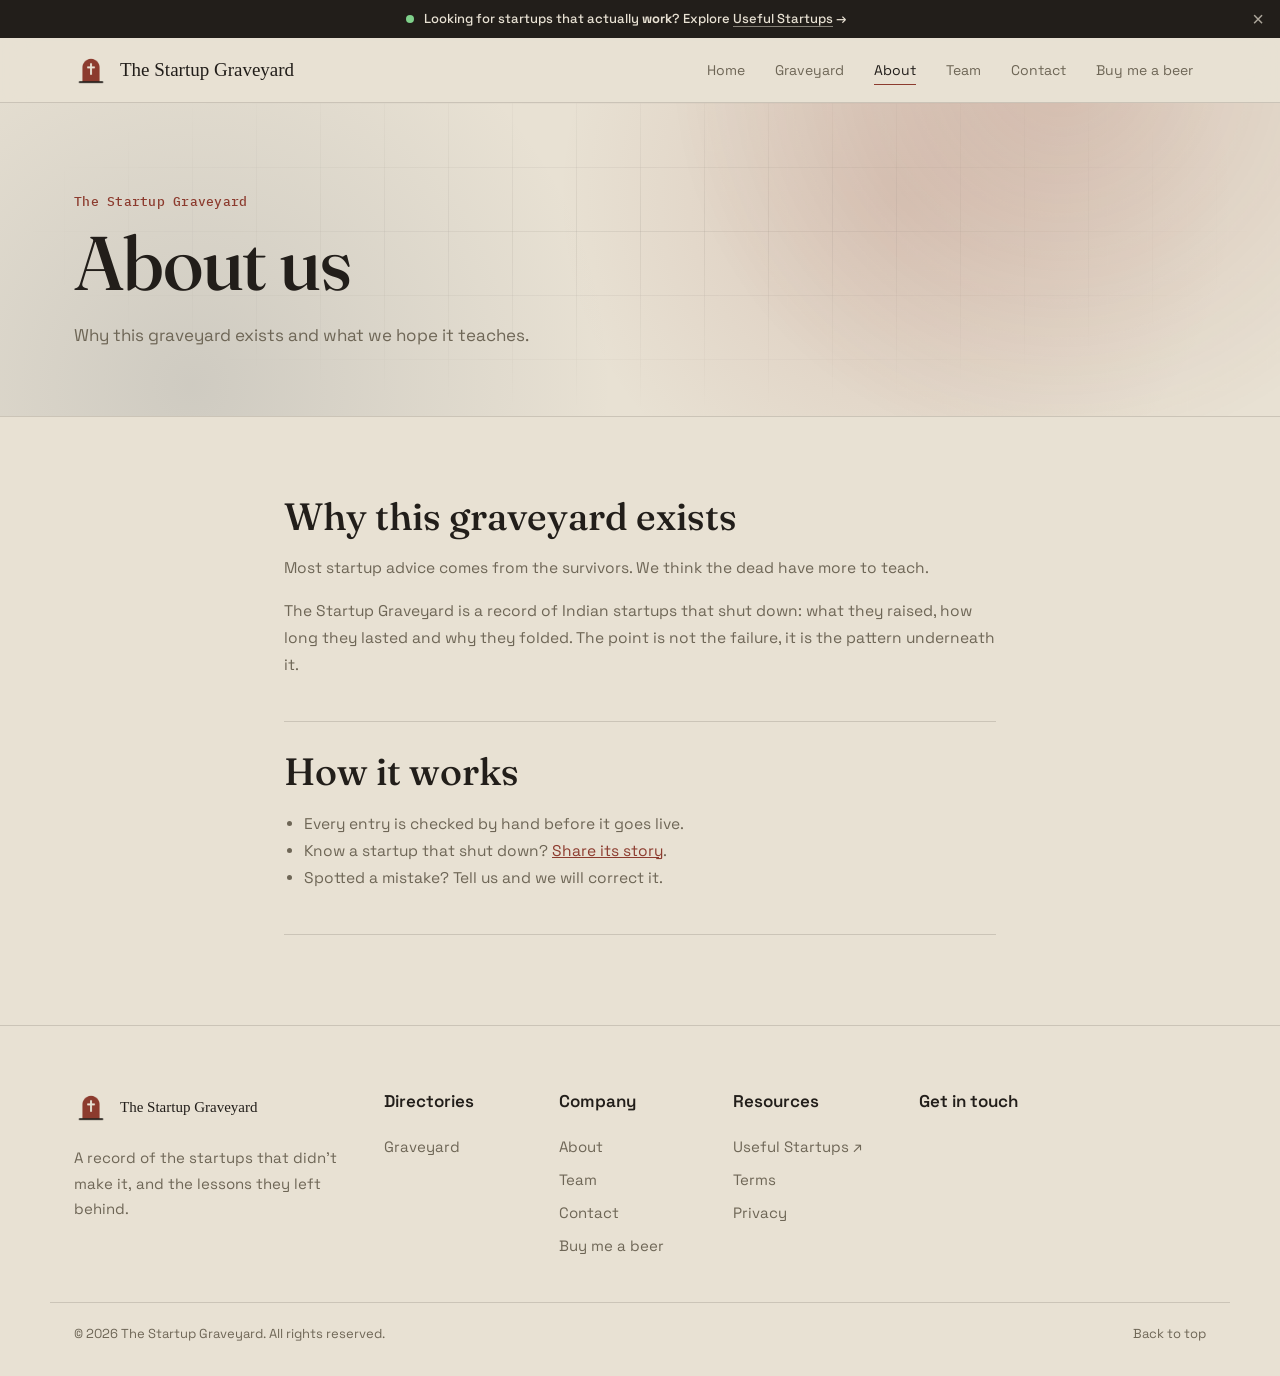
==== commit 628533b3: "Add files via upload" ====
--- a/about.html
+++ b/about.html
@@ -4,8 +4,8 @@
 <meta charset="UTF-8">
 <meta name="viewport" content="width=device-width, initial-scale=1.0">
 <title>About</title>
-<script src="assets/js/preloader.js"></script>
-<link rel="stylesheet" href="assets/css/site.css?v=6">
+<script src="preloader.js"></script>
+<link rel="stylesheet" href="site.css?v=6">
 <style>/* critical nav styles: keep the header the right size even before site.css arrives */
 @view-transition{navigation:none}
 .ul-nav{position:sticky;top:0;z-index:200;view-transition-name:none!important}
@@ -14,7 +14,7 @@
 .ul-mark{display:block;width:34px;height:34px;flex:none}.ul-mark img{display:block;width:34px;height:34px;object-fit:contain}
 .ul-links{display:flex;gap:4px;margin-left:auto}.ul-links a{color:#6E6656;text-decoration:none;font-size:14px;padding:8px 13px}
 .ul-burger{display:none}.ul-foot-in img,.ul-foot .ul-mark img{width:34px;height:34px}</style>
-<script src="assets/js/site.js" defer></script>
+<script src="site.js" defer></script>
 </head>
 <body data-page="about">
 <main id="ul-root"></main>
--- a/site.css
+++ b/site.css
@@ -0,0 +1,159 @@
+:root{--ul-nav-h:64px}
+.ul-nav,.ul-foot,body.ul-page{--ink:#E8E1D3;--ink2:#DCD3C0;--paper:#221E1A;--dim:#6E6656;--gold:#8C3B2E;--gold2:#6b2c22;--teal:#5B6670;--rule:rgba(34,30,26,.15);--serif:'Fraunces',serif;--sans:'Space Grotesk',sans-serif;--mono:'IBM Plex Mono',monospace}
+.ul-nav *,.ul-foot *,body.ul-page *{box-sizing:border-box}
+body.ul-page{margin:0;background:var(--ink);color:var(--paper);font-family:var(--sans);-webkit-font-smoothing:antialiased}
+body.ul-page ::selection{background:var(--gold);color:var(--ink)}
+/* nav */
+.ul-nav{position:sticky;top:0;z-index:200;background:rgba(232,225,211,.88);backdrop-filter:blur(14px);-webkit-backdrop-filter:blur(14px);border-bottom:1px solid var(--rule);font-family:var(--sans);color:var(--paper)}
+.ul-nav-in{max-width:1180px;margin:0 auto;padding:0 24px;height:64px;max-height:64px;display:flex;align-items:center;gap:28px}
+.ul-brand{display:flex;align-items:center;gap:10px;color:var(--paper);text-decoration:none;font:500 19px var(--serif)}
+.ul-mark{width:30px;height:30px;border:1px solid var(--gold);color:var(--gold);display:grid;place-items:center;border-radius:3px;font:500 15px var(--serif);overflow:hidden}
+.ul-mark img{width:100%;height:100%;object-fit:contain}
+.ul-links{display:flex;gap:4px;margin-left:auto}
+.ul-links a{position:relative;color:var(--dim);text-decoration:none;font-size:14px;padding:8px 13px;transition:color .2s}
+.ul-links a:hover,.ul-links a.on{color:var(--paper)}
+.ul-links a::after{content:"";position:absolute;left:13px;right:13px;bottom:2px;height:1px;background:var(--gold);transform:scaleX(0);transition:transform .3s}
+.ul-links a:hover::after,.ul-links a.on::after{transform:scaleX(1)}
+.ul-burger{display:none;margin-left:auto;background:none;border:1px solid var(--rule);color:var(--paper);width:40px;height:36px;border-radius:3px;font-size:18px;cursor:pointer}
+@media(max-width:760px){.ul-burger{display:block}.ul-links{display:none;position:absolute;top:var(--ul-nav-h);left:0;right:0;flex-direction:column;background:var(--ink);padding:10px 24px 18px;border-bottom:1px solid var(--rule);margin:0}.ul-links.open{display:flex}}
+/* footer */
+.ul-foot{background:var(--ink);color:var(--paper);border-top:1px solid var(--rule);font-family:var(--sans)}
+.ul-foot-in{max-width:1180px;margin:0 auto;padding:64px 24px 40px;display:grid;grid-template-columns:1.3fr 2.4fr 1.4fr;gap:44px}
+.ul-foot h4{font:600 17px var(--sans);color:var(--paper);margin:0 0 18px;letter-spacing:0}
+.ul-foot p{color:var(--dim);font-size:15px;line-height:1.7;margin:16px 0 0;max-width:340px}
+.ul-foot a{display:block;color:var(--dim);text-decoration:none;font-size:15px;padding:7px 0;transition:color .2s,transform .2s}
+.ul-foot a:hover{color:var(--gold)}
+.ul-foot .ul-brand{display:inline-flex;padding:0;color:var(--paper)}
+.ul-groups{display:grid;grid-template-columns:repeat(auto-fit,minmax(130px,1fr));gap:32px}
+.ul-socs{display:flex;flex-wrap:wrap;gap:12px;margin-top:26px}
+.ul-foot a.ul-soc{display:grid;place-items:center;width:44px;height:44px;border-radius:50%;border:1px solid var(--rule);background:var(--ink2);color:var(--paper);padding:0;transition:background .2s,color .2s,transform .2s,border-color .2s}
+.ul-foot a.ul-soc:hover{background:var(--gold);color:var(--ink);border-color:var(--gold);transform:translateY(-3px)}
+.ul-soc svg{width:18px;height:18px}
+.ul-foot .ul-ct,.ul-foot a.ul-ct{display:flex;gap:12px;align-items:flex-start;color:var(--dim);font-size:15px;line-height:1.55;padding:7px 0}
+.ul-ct i{flex:0 0 18px;width:18px;height:18px;margin-top:3px;color:var(--gold)}
+.ul-ct svg{width:18px;height:18px;display:block}
+.ul-ct span{min-width:0;overflow-wrap:anywhere}
+.ul-foot a.ul-ct:hover{color:var(--gold)}
+.ul-copy{max-width:1180px;margin:0 auto;padding:22px 24px 34px;border-top:1px solid var(--rule);font:13px var(--sans);color:var(--dim);display:flex;justify-content:space-between;gap:10px;flex-wrap:wrap;align-items:center}
+.ul-copy a{color:var(--dim);text-decoration:none;font-size:13px;padding:0}
+@media(max-width:900px){.ul-foot-in{grid-template-columns:1fr 1fr}.ul-fb{grid-column:1/-1}.ul-groups{grid-column:1/-1}}
+@media(max-width:560px){.ul-foot-in{grid-template-columns:1fr}}
+/* layout */
+.ul-wrap{max-width:1180px;margin:0 auto;padding:0 24px}
+.ul-sec{padding:72px 0;border-bottom:1px solid var(--rule)}
+.ul-eyebrow{font:500 11.5px var(--mono);letter-spacing:.14em;text-transform:uppercase;color:var(--gold);margin-bottom:14px}
+body.ul-page h1,body.ul-page h2,body.ul-page h3{font-family:var(--serif);font-weight:500;margin:0}
+body.ul-page h1{font-size:clamp(38px,6.4vw,76px);line-height:1.02;letter-spacing:-.015em;margin-bottom:20px}
+body.ul-page h1 em{font-style:italic;color:var(--gold)}
+body.ul-page h2{font-size:clamp(26px,3.4vw,38px);margin-bottom:10px}
+.ul-lead{color:var(--dim);font-size:17px;line-height:1.6;max-width:620px}
+.ul-btn{display:inline-block;background:var(--gold);color:var(--ink);text-decoration:none;font:600 13px var(--mono);padding:14px 24px;border-radius:3px;border:1px solid var(--gold);cursor:pointer;transition:transform .2s,background .2s}
+.ul-btn:hover{background:#6b2c22;border-color:#6b2c22;transform:translateY(-2px)}
+.ul-btn.ghost{background:transparent;color:var(--paper);border-color:var(--rule)}
+.ul-btn.ghost:hover{border-color:var(--gold);color:var(--gold)}
+.ul-cta{display:flex;gap:12px;flex-wrap:wrap;margin-top:30px}
+/* hero */
+.ul-hero{position:relative;overflow:hidden;padding:110px 0 90px;border-bottom:1px solid var(--rule)}
+.ul-hero .ul-wrap{position:relative;z-index:2}
+.ul-aurora{position:absolute;inset:0;z-index:0;pointer-events:none;background:radial-gradient(520px circle at var(--mx,70%) var(--my,30%),rgba(140,59,46,.14),transparent 65%),radial-gradient(700px circle at 15% 90%,rgba(91,102,112,.18),transparent 60%);-webkit-mask-image:none}
+.ul-aurora::after{content:"";position:absolute;inset:0;background-image:linear-gradient(var(--rule) 1px,transparent 1px),linear-gradient(90deg,var(--rule) 1px,transparent 1px);background-size:64px 64px;-webkit-mask-image:radial-gradient(ellipse at 50% 40%,#000,transparent 70%);mask-image:radial-gradient(ellipse at 50% 40%,#000,transparent 70%);opacity:.5}
+/* stats */
+.ul-stats{display:grid;grid-template-columns:repeat(auto-fit,minmax(170px,1fr));gap:1px;background:var(--rule);border:1px solid var(--rule)}
+.ul-stat{background:var(--ink);padding:30px 24px}
+.ul-stat b{display:block;font:500 clamp(28px,4vw,42px) var(--mono);color:var(--paper)}
+.ul-stat span{font:11.5px var(--mono);color:var(--dim);text-transform:uppercase;letter-spacing:.08em}
+/* cards */
+.ul-grid{display:grid;grid-template-columns:repeat(auto-fill,minmax(280px,1fr));gap:18px;margin-top:34px}
+.ul-card{position:relative;display:block;color:var(--paper);text-decoration:none;padding:26px;border:1px solid var(--rule);border-radius:4px;background:radial-gradient(320px circle at var(--mx,50%) var(--my,0%),rgba(140,59,46,.12),transparent 60%),var(--ink2);transition:transform .25s,border-color .25s}
+a.ul-card:hover,.ul-card.tilt:hover{transform:translateY(-4px);border-color:var(--gold2)}
+.ul-card h3{font-size:21px;margin-bottom:8px}
+.ul-card p{margin:0;color:var(--dim);font-size:14px;line-height:1.55}
+.ul-card .ul-meta{font:11px var(--mono);color:var(--teal);margin-bottom:10px;display:block;text-transform:uppercase;letter-spacing:.06em}
+.ul-card .ul-more{display:block;margin-top:16px;font:12px var(--mono);color:var(--gold)}
+.ul-head{display:flex;justify-content:space-between;align-items:flex-end;gap:16px;flex-wrap:wrap}
+.ul-link{font:12.5px var(--mono);color:var(--gold);text-decoration:none}
+.ul-link:hover{text-decoration:underline}
+/* text pages */
+.ul-pagehead{padding:90px 0 50px;border-bottom:1px solid var(--rule);position:relative;overflow:hidden}
+.ul-pagehead .ul-wrap{position:relative;z-index:2}
+.ul-doc{max-width:760px;padding:50px 24px 90px;margin:0 auto}
+.ul-doc section{padding:26px 0;border-bottom:1px solid var(--rule)}
+.ul-doc h2{font-size:25px}
+.ul-doc p,.ul-doc li{color:var(--dim);font-size:15.5px;line-height:1.75}
+.ul-doc ul{padding-left:20px}
+.ul-doc a,.ul-card p a{color:var(--gold)}
+.ul-doc h3{font-size:18px;margin:14px 0 4px}
+/* team */
+.ul-team .ul-card{text-align:left;padding:0;overflow:hidden}
+.ul-photo{aspect-ratio:1/1;background:var(--ink);display:grid;place-items:center;font:500 54px var(--serif);color:var(--gold);overflow:hidden}
+.ul-photo img{width:100%;height:100%;object-fit:cover;filter:grayscale(.35);transition:filter .4s,transform .6s}
+.ul-card:hover .ul-photo img{filter:none;transform:scale(1.04)}
+.ul-team .ul-body{padding:20px 22px 24px}
+.ul-team .ul-body h3{font-size:20px}
+.ul-role{font:11.5px var(--mono);color:var(--gold);margin:4px 0 10px;text-transform:uppercase;letter-spacing:.06em}
+/* contact */
+.ul-contact{display:grid;grid-template-columns:1fr 1.2fr;gap:50px;padding:60px 0 90px}
+@media(max-width:800px){.ul-contact{grid-template-columns:1fr}}
+.ul-info div{padding:16px 0;border-bottom:1px solid var(--rule)}
+.ul-info label{display:block;font:10px var(--mono);letter-spacing:.08em;text-transform:uppercase;color:var(--gold2);margin-bottom:5px}
+.ul-info a{color:var(--paper)}
+.ul-form label{display:block;font:10px var(--mono);letter-spacing:.07em;text-transform:uppercase;color:var(--gold2);margin:0 0 6px}
+.ul-form input,.ul-form textarea{width:100%;background:var(--ink2);border:1px solid var(--rule);color:var(--paper);font:14px var(--sans);padding:12px;border-radius:3px;margin-bottom:18px;outline:none}
+.ul-form input:focus,.ul-form textarea:focus{border-color:var(--gold)}
+.ul-form textarea{min-height:130px;resize:vertical}
+.ul-hp{position:absolute;left:-9999px}
+.ul-status{margin-top:14px;font:13px var(--mono)}
+/* reveal */
+.rv{opacity:0;transform:translateY(20px);transition:opacity .7s ease,transform .7s ease}
+.rv.in{opacity:1;transform:none}
+@media(prefers-reduced-motion:reduce){.rv{opacity:1;transform:none;transition:none}}
+
+/* ===== v2 redesign layer ===== */
+.ul-nav{transition:background-color .25s,border-color .25s}
+.ul-nav.scrolled{background:rgba(232,225,211,.96);border-bottom-color:rgba(140,59,46,.3)}
+.ul-eyebrow{text-transform:none;letter-spacing:.02em;font-size:13px}
+.ul-btn{transition:transform .18s cubic-bezier(.2,.8,.2,1),background-color .18s,border-color .18s,color .18s}
+.ul-btn:active{transform:scale(.97)}
+.ul-card{transition:transform .2s cubic-bezier(.2,.8,.2,1),border-color .2s}
+.ul-card:active{transform:scale(.985)}
+/* hero: one orchestrated entrance — the headline rises word by word, then the ledger tape runs */
+.ul-hero{padding:128px 0 0}
+.ul-hero h1{font-size:clamp(46px,8.6vw,118px);line-height:.98;letter-spacing:-.028em;max-width:11.5em;margin-bottom:26px}
+.ul-hero .w{display:inline-block;overflow:hidden;vertical-align:top;padding-bottom:.08em}
+.ul-hero .w>span{display:inline-block;transform:translateY(108%);animation:ul-rise .85s cubic-bezier(.2,.8,.2,1) forwards;animation-delay:calc(var(--i)*70ms + 120ms)}
+.ul-hero .ul-lead,.ul-hero .ul-cta{opacity:0;animation:ul-fade .7s ease-out forwards;animation-delay:.85s}
+.ul-hero .ul-cta{animation-delay:1s;margin-bottom:64px}
+.ul-aurora::before{content:"";position:absolute;width:70vmax;height:70vmax;left:48%;top:-38vmax;background:radial-gradient(circle,rgba(140,59,46,.16),transparent 62%);animation:ul-drift 22s ease-in-out infinite alternate;will-change:transform}
+.ul-aurora::after{z-index:0}
+.ul-tape{margin-top:0;border-top:1px solid var(--rule);overflow:hidden;white-space:nowrap;padding:16px 0;-webkit-mask-image:linear-gradient(90deg,transparent,#000 7%,#000 93%,transparent);mask-image:linear-gradient(90deg,transparent,#000 7%,#000 93%,transparent);position:relative;z-index:2}
+.ul-tape-in{display:inline-block;animation:ul-tape 70s linear infinite}
+.ul-tape:hover .ul-tape-in{animation-play-state:paused}
+.ul-tape span{display:inline-block;margin-right:44px;font:13px var(--mono);color:var(--dim)}
+.ul-tape b{color:var(--paper);font:500 15px var(--serif);margin-right:8px}
+.ul-stat b{font-weight:400}
+.rv{transform:translateY(12px);transition:opacity .5s ease-out,transform .5s cubic-bezier(.2,.8,.2,1)}
+.ul-grid .rv:nth-child(2){transition-delay:.06s}.ul-grid .rv:nth-child(3){transition-delay:.12s}.ul-grid .rv:nth-child(4){transition-delay:.18s}
+.ul-doc section.rv{transform:none}
+:focus-visible{outline:2px solid var(--gold);outline-offset:3px}
+@keyframes ul-rise{to{transform:none}}
+@keyframes ul-fade{to{opacity:1}}
+@keyframes ul-drift{to{transform:translate(-12vmax,8vmax) scale(1.15)}}
+@keyframes ul-tape{to{transform:translateX(-50%)}}
+@media(prefers-reduced-motion:reduce){.ul-hero .w>span{transform:none;animation:none}.ul-hero .ul-lead,.ul-hero .ul-cta{opacity:1;animation:none}.ul-aurora::before,.ul-tape-in{animation:none}}
+.ul-mark:has(img){border:0;border-radius:7px}
+
+
+/* graveyard mark */
+.ul-mark:has(img){width:34px;height:34px;border:0;border-radius:0;overflow:visible}
+.ul-mark img{width:100%;height:100%;object-fit:contain;display:block}
+.ul-brand{gap:12px}
+
+/* Useful Startups top strip */
+.ul-usbar{position:relative;z-index:210;display:flex;align-items:center;justify-content:center;gap:10px;background:var(--paper,#221E1A);color:var(--ink,#E8E1D3);font:500 13px var(--sans,sans-serif);padding:0 44px 0 16px;min-height:38px;text-align:center}
+.ul-usbar a{color:inherit;text-decoration:none;display:flex;align-items:center;gap:10px;padding:9px 0;line-height:1.3}
+.ul-usbar u{text-decoration-color:rgba(232,225,211,.5);text-underline-offset:3px;transition:text-decoration-color .2s}.ul-usbar a:hover u{text-decoration-color:currentColor}
+.ul-usbar button{position:absolute;right:8px;top:50%;transform:translateY(-50%);width:28px;height:28px;border:0;border-radius:50%;background:transparent;color:inherit;font-size:20px;line-height:1;cursor:pointer;opacity:.7;transition:opacity .2s,background-color .2s}
+.ul-usbar button:hover{opacity:1;background:rgba(255,255,255,.14)}
+.ul-us-dot{flex:none;width:8px;height:8px;border-radius:50%;background:#7fd18b;animation:ul-us-pulse 1.8s ease-out infinite}
+@keyframes ul-us-pulse{0%{box-shadow:0 0 0 0 rgba(127,209,139,.6)}100%{box-shadow:0 0 0 9px rgba(127,209,139,0)}}
+@media(max-width:560px){.ul-usbar{font-size:12px}.ul-usbar a>span:last-child{display:block}}
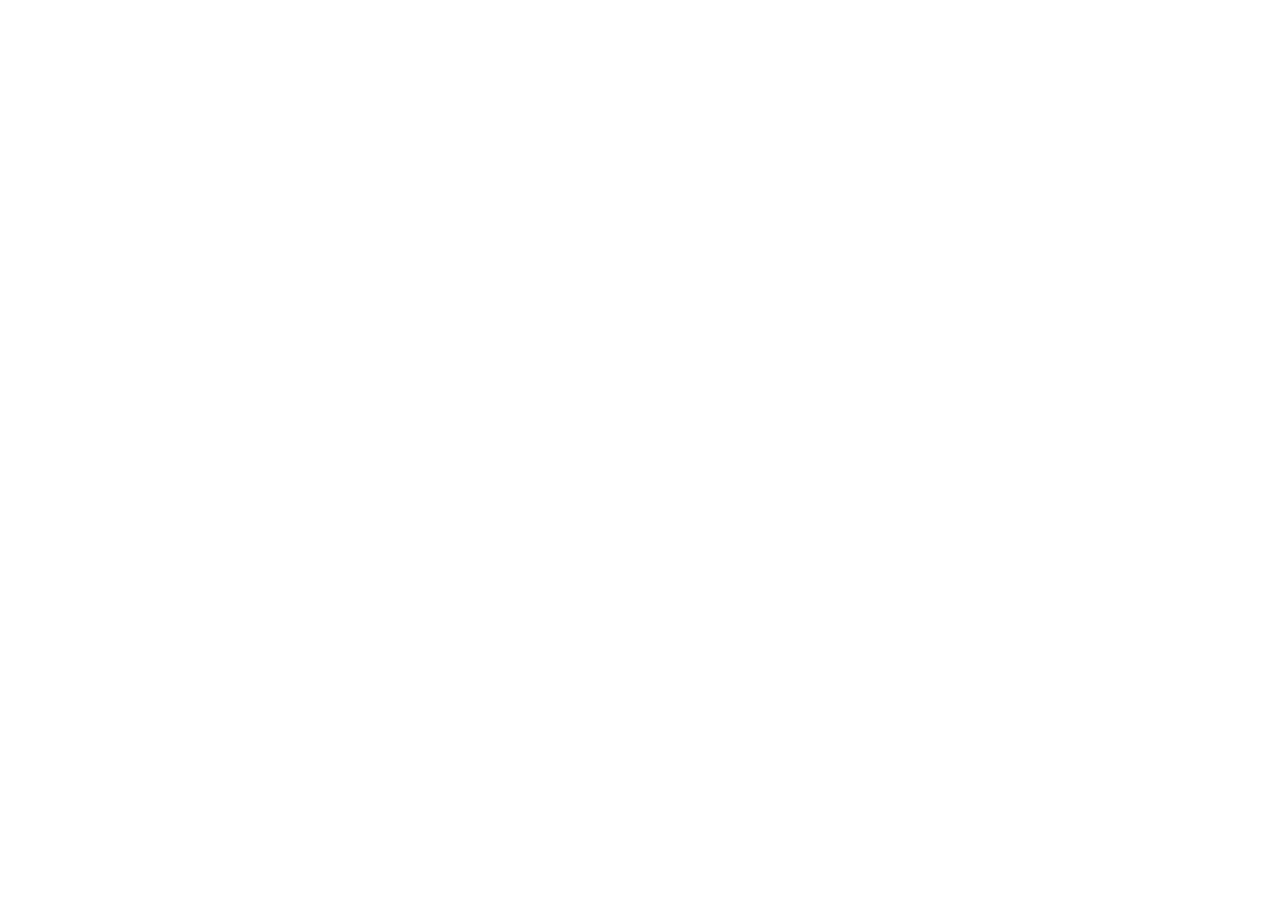
==== commit acfaa051: "Add files via upload" ====
--- a/about.html
+++ b/about.html
@@ -4,9 +4,9 @@
 <meta charset="UTF-8">
 <meta name="viewport" content="width=device-width, initial-scale=1.0">
 <title>About</title>
-<script src="preloader.js"></script>
-<link rel="stylesheet" href="site.css?v=6">
-<style>/* critical nav styles: keep the header the right size even before site.css arrives */
+<script src="assets/js/preloader.js"></script>
+<link rel="stylesheet" href="assets/css/site.css?v=7">
+<style>/* critical nav styles: keep the header the right size even before assets/css/site.css arrives */
 @view-transition{navigation:none}
 .ul-nav{position:sticky;top:0;z-index:200;view-transition-name:none!important}
 .ul-nav-in{display:flex;align-items:center;gap:28px;max-width:1180px;margin:0 auto;padding:0 24px;height:64px!important;max-height:64px}
@@ -14,7 +14,7 @@
 .ul-mark{display:block;width:34px;height:34px;flex:none}.ul-mark img{display:block;width:34px;height:34px;object-fit:contain}
 .ul-links{display:flex;gap:4px;margin-left:auto}.ul-links a{color:#6E6656;text-decoration:none;font-size:14px;padding:8px 13px}
 .ul-burger{display:none}.ul-foot-in img,.ul-foot .ul-mark img{width:34px;height:34px}</style>
-<script src="site.js" defer></script>
+<script src="assets/js/site.js" defer></script>
 </head>
 <body data-page="about">
 <main id="ul-root"></main>
